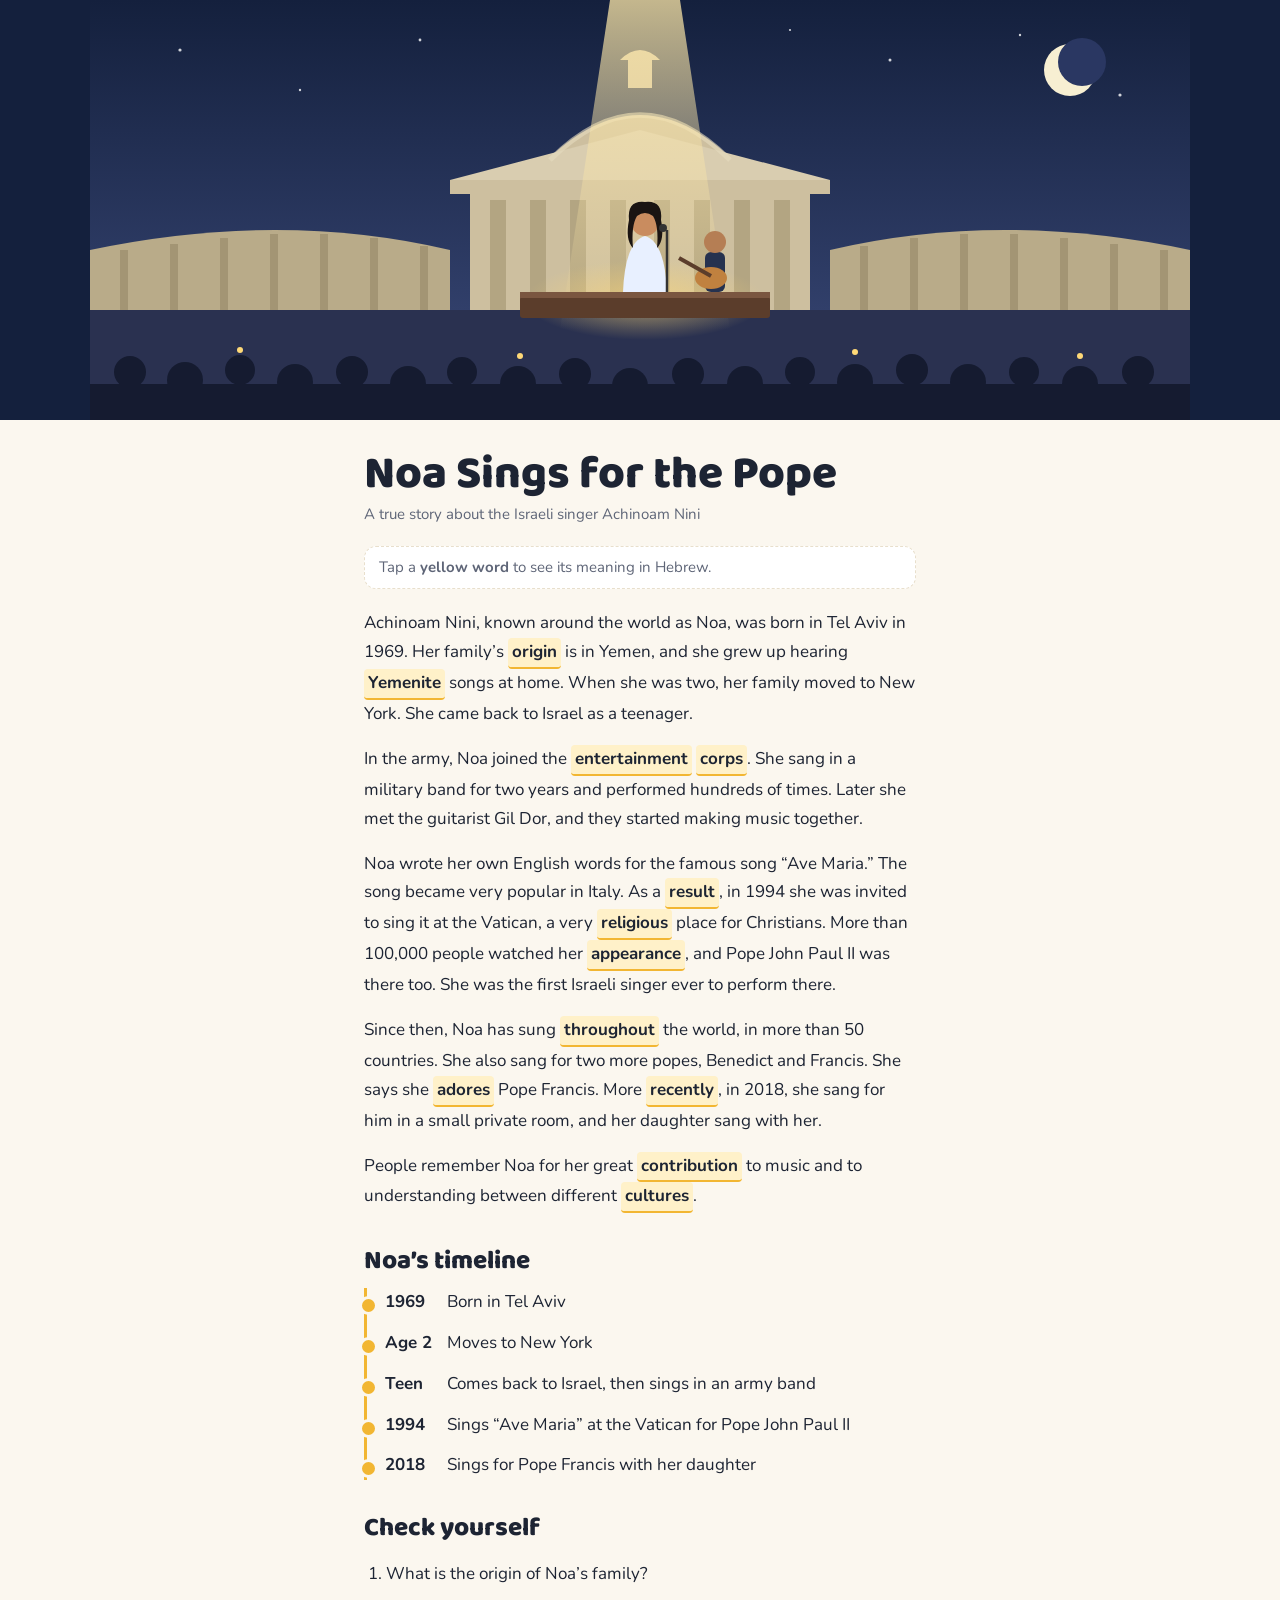
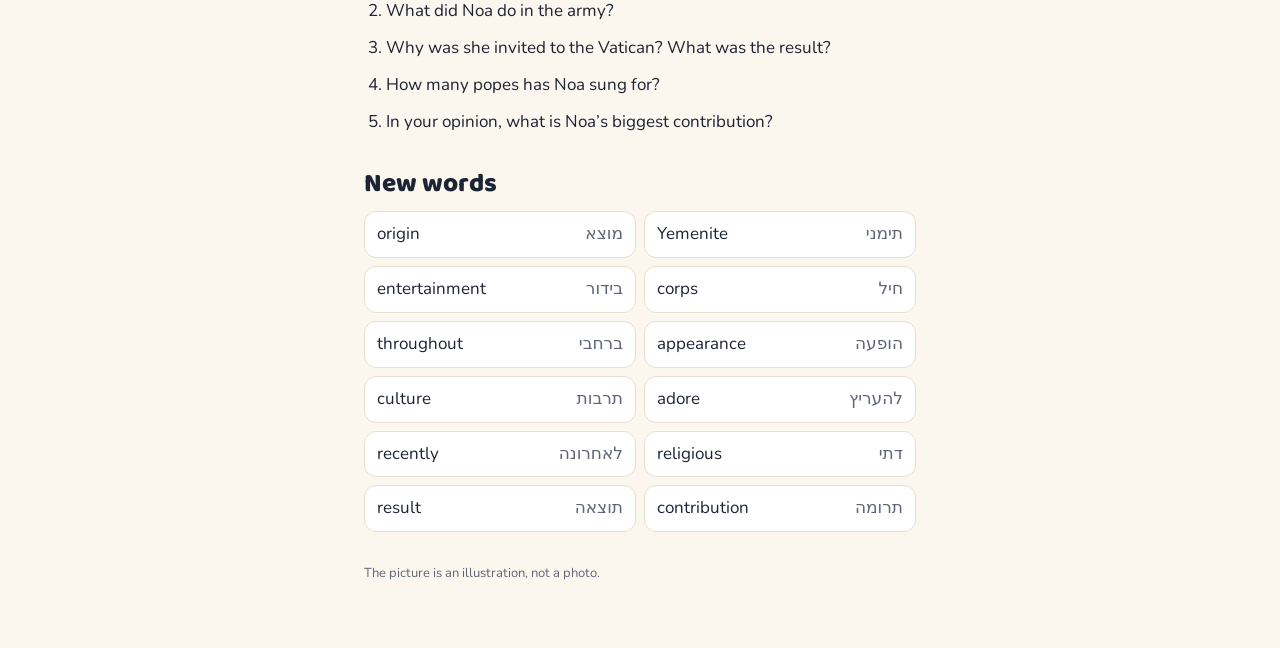
==== noa-pope/index.html @ c6ec549d "Add Noa Sings for the Pope reading Co-Authored-By: Claude Opus 5.5 <noreply@anthropic.com> Claude-Se" ====
<!DOCTYPE html>
<html lang="en">
<head>
<meta charset="utf-8">
<meta name="viewport" content="width=device-width,initial-scale=1">
<title>Noa Sings for the Pope</title>
<link href="https://fonts.googleapis.com/css2?family=Baloo+2:wght@600;800&family=Nunito:wght@400;700&display=swap" rel="stylesheet">
<style>
/* VOICE: warm reading page for a young learner; calm, clear, story-first
   IDEA: a story card from a reader book, with the new words glowing like stage lights
   PICTURE: an evening stage in a great square — dome, columns, crowd, a singer in a spotlight
   COLOUR and TYPE: night blue, golden light, warm stone; Baloo 2 titles + Nunito body
   LAYOUT: picture band on top, story column under 680px, word chips that show Hebrew on tap, timeline, glossary */
:root{color-scheme:light dark;--bg:light-dark(#fbf7ef,#121a2b);--card:light-dark(#ffffff,#1a2540);--ink:light-dark(#1d2433,#eef1f7);--soft:light-dark(#5e6577,#aab3c7);--line:light-dark(#e8dfcc,#2b3858);--gold:#f2b632;--hi:light-dark(#fff1c9,#3a3420)}
:root[data-theme=light]{color-scheme:light}:root[data-theme=dark]{color-scheme:dark}
*{box-sizing:border-box;min-width:0}
body{margin:0;background:var(--bg);color:var(--ink);font:17px/1.7 Nunito,system-ui,sans-serif;overflow-x:clip}
.hero{background:#14203d;padding:0}
.hero svg{display:block;width:100%;max-width:1100px;margin:0 auto;height:auto}
main{max-width:680px;margin:0 auto;padding:24px max(5vw,16px) 48px}
h1{font:800 clamp(32px,7vw,46px)/1.05 "Baloo 2",system-ui,sans-serif;margin:6px 0 4px;text-wrap:balance}
.by{color:var(--soft);margin:0 0 18px;font-size:15px}
.tip{background:var(--card);border:1px dashed var(--line);border-radius:12px;padding:8px 14px;font-size:15px;color:var(--soft);margin-bottom:20px}
p{margin:0 0 16px}
.w{background:var(--hi);border:0;border-bottom:2px solid var(--gold);border-radius:4px;padding:0 4px;font:inherit;font-weight:700;color:inherit;cursor:pointer;position:relative}
.w:focus-visible{outline:3px solid var(--gold);outline-offset:2px}
.w.open::after{content:attr(data-he);position:absolute;left:50%;bottom:calc(100% + 6px);transform:translateX(-50%);background:#1d2433;color:#fff;font-weight:700;padding:3px 10px;border-radius:8px;white-space:nowrap;font-size:16px;direction:rtl;z-index:2}
h2{font:800 26px/1.1 "Baloo 2",system-ui,sans-serif;margin:34px 0 12px}
.tl{list-style:none;padding:0;margin:0;border-left:3px solid var(--gold);padding-left:18px}
.tl li{position:relative;margin-bottom:12px}
.tl li::before{content:"";position:absolute;left:-26px;top:8px;width:13px;height:13px;border-radius:50%;background:var(--gold);border:3px solid var(--bg)}
.tl b{display:inline-block;min-width:3.4em;white-space:nowrap}
.gl{display:grid;grid-template-columns:repeat(auto-fill,minmax(180px,1fr));gap:8px}
.gl div{background:var(--card);border:1px solid var(--line);border-radius:12px;padding:8px 12px;display:flex;justify-content:space-between;gap:8px}
.gl span:last-child{direction:rtl;color:var(--soft)}
ol.qs{padding-left:22px}ol.qs li{margin-bottom:8px}
.note{font-size:13px;color:var(--soft);margin-top:30px}
</style>
</head>
<body>
<div class="hero">
<svg viewBox="0 0 1100 420" role="img" aria-label="Illustration: a singer on an evening stage in a great square, with a large dome behind and a crowd in front">
<defs>
<linearGradient id="sky" x1="0" y1="0" x2="0" y2="1"><stop offset="0" stop-color="#14203d"/><stop offset="1" stop-color="#3b4a7a"/></linearGradient>
<linearGradient id="beam" x1="0" y1="0" x2="0" y2="1"><stop offset="0" stop-color="#ffe9a8" stop-opacity=".75"/><stop offset="1" stop-color="#ffe9a8" stop-opacity="0"/></linearGradient>
<radialGradient id="glow" cx=".5" cy=".5" r=".5"><stop offset="0" stop-color="#ffd977" stop-opacity=".6"/><stop offset="1" stop-color="#ffd977" stop-opacity="0"/></radialGradient>
</defs>
<rect width="1100" height="420" fill="url(#sky)"/>
<g fill="#fff" opacity=".8"><circle cx="90" cy="50" r="1.6"/><circle cx="210" cy="90" r="1.2"/><circle cx="330" cy="40" r="1.4"/><circle cx="800" cy="60" r="1.5"/><circle cx="930" cy="35" r="1.2"/><circle cx="1030" cy="95" r="1.6"/><circle cx="700" cy="30" r="1.1"/></g>
<circle cx="980" cy="70" r="26" fill="#f7efd2"/><circle cx="992" cy="62" r="24" fill="#2a3762"/>
<!-- basilica -->
<g fill="#cdbf9f">
<rect x="380" y="190" width="340" height="120"/>
<path d="M430 190 Q550 40 670 190Z"/>
<rect x="538" y="58" width="24" height="30"/>
<path d="M530 60 Q550 40 570 60Z"/>
<rect x="360" y="180" width="380" height="14"/>
<path d="M360 180 L550 130 L740 180Z" fill="#d9cdb0"/>
</g>
<g fill="#b3a582">
<rect x="400" y="200" width="16" height="110"/><rect x="440" y="200" width="16" height="110"/><rect x="480" y="200" width="16" height="110"/><rect x="520" y="200" width="16" height="110"/><rect x="564" y="200" width="16" height="110"/><rect x="604" y="200" width="16" height="110"/><rect x="644" y="200" width="16" height="110"/><rect x="684" y="200" width="16" height="110"/>
</g>
<path d="M460 160 Q550 70 640 160" fill="none" stroke="#e7dcc0" stroke-width="5" opacity=".6"/>
<!-- colonnades -->
<g fill="#b9ab89"><path d="M0 250 Q190 210 360 250 V320 H0Z"/><path d="M740 250 Q910 210 1100 250 V320 H740Z"/></g>
<g fill="#9a8c6c" opacity=".7">
<rect x="30" y="250" width="8" height="70"/><rect x="80" y="244" width="8" height="76"/><rect x="130" y="238" width="8" height="82"/><rect x="180" y="234" width="8" height="86"/><rect x="230" y="234" width="8" height="86"/><rect x="280" y="238" width="8" height="82"/><rect x="330" y="246" width="8" height="74"/>
<rect x="770" y="246" width="8" height="74"/><rect x="820" y="238" width="8" height="82"/><rect x="870" y="234" width="8" height="86"/><rect x="920" y="234" width="8" height="86"/><rect x="970" y="238" width="8" height="82"/><rect x="1020" y="244" width="8" height="76"/><rect x="1070" y="250" width="8" height="70"/>
</g>
<!-- square -->
<rect y="310" width="1100" height="110" fill="#2a3150"/>
<!-- spotlight -->
<path d="M520 0 L590 0 L640 330 L470 330Z" fill="url(#beam)"/>
<ellipse cx="555" cy="300" rx="120" ry="40" fill="url(#glow)"/>
<!-- stage -->
<rect x="430" y="296" width="250" height="22" rx="3" fill="#5b3d2b"/>
<rect x="430" y="292" width="250" height="6" fill="#7a5640"/>
<!-- singer -->
<g transform="translate(555 222)">
<path d="M-22 70 Q-20 20 0 14 Q20 20 22 70Z" fill="#e8f0ff"/>
<circle cx="0" cy="0" r="14" fill="#c98c5f"/>
<path d="M-16 -2 Q-18 -22 0 -20 Q18 -22 16 -2 Q20 18 12 26 Q14 4 8 -6 Q0 -12 -8 -6 Q-14 4 -12 26 Q-20 18 -16 -2Z" fill="#1a1412"/>
<line x1="22" y1="70" x2="22" y2="8" stroke="#333" stroke-width="2.5"/>
<circle cx="18" cy="6" r="4" fill="#333"/>
</g>
<!-- guitarist -->
<g transform="translate(625 246)">
<rect x="-10" y="6" width="20" height="40" rx="6" fill="#26324f"/>
<circle cx="0" cy="-4" r="11" fill="#b57e54"/>
<ellipse cx="-4" cy="32" rx="16" ry="11" fill="#c0813f"/>
<line x1="-4" y1="30" x2="-36" y2="12" stroke="#5b3d2b" stroke-width="4"/>
</g>
<!-- crowd -->
<g fill="#151b30">
<circle cx="40" cy="372" r="16"/><circle cx="95" cy="380" r="18"/><circle cx="150" cy="370" r="15"/><circle cx="205" cy="382" r="18"/><circle cx="262" cy="372" r="16"/><circle cx="318" cy="384" r="18"/><circle cx="372" cy="372" r="15"/><circle cx="428" cy="384" r="18"/><circle cx="485" cy="374" r="16"/><circle cx="540" cy="386" r="18"/><circle cx="598" cy="374" r="16"/><circle cx="655" cy="384" r="18"/><circle cx="710" cy="372" r="15"/><circle cx="765" cy="382" r="18"/><circle cx="822" cy="370" r="16"/><circle cx="878" cy="382" r="18"/><circle cx="934" cy="372" r="15"/><circle cx="990" cy="384" r="18"/><circle cx="1048" cy="372" r="16"/>
<rect y="384" width="1100" height="40"/>
</g>
<g fill="#ffd977"><circle cx="150" cy="350" r="3"/><circle cx="430" cy="356" r="3"/><circle cx="765" cy="352" r="3"/><circle cx="990" cy="356" r="3"/></g>
</svg>
</div>

<main>
<h1>Noa Sings for the Pope</h1>
<p class="by">A true story about the Israeli singer Achinoam Nini</p>
<div class="tip">Tap a <b>yellow word</b> to see its meaning in Hebrew.</div>

<p>Achinoam Nini, known around the world as Noa, was born in Tel Aviv in 1969. Her family’s <button class="w" data-he="מוצא">origin</button> is in Yemen, and she grew up hearing <button class="w" data-he="תימני">Yemenite</button> songs at home. When she was two, her family moved to New York. She came back to Israel as a teenager.</p>

<p>In the army, Noa joined the <button class="w" data-he="בידור">entertainment</button> <button class="w" data-he="חיל">corps</button>. She sang in a military band for two years and performed hundreds of times. Later she met the guitarist Gil Dor, and they started making music together.</p>

<p>Noa wrote her own English words for the famous song “Ave Maria.” The song became very popular in Italy. As a <button class="w" data-he="תוצאה">result</button>, in 1994 she was invited to sing it at the Vatican, a very <button class="w" data-he="דתי">religious</button> place for Christians. More than 100,000 people watched her <button class="w" data-he="הופעה">appearance</button>, and Pope John Paul II was there too. She was the first Israeli singer ever to perform there.</p>

<p>Since then, Noa has sung <button class="w" data-he="ברחבי">throughout</button> the world, in more than 50 countries. She also sang for two more popes, Benedict and Francis. She says she <button class="w" data-he="להעריץ">adores</button> Pope Francis. More <button class="w" data-he="לאחרונה">recently</button>, in 2018, she sang for him in a small private room, and her daughter sang with her.</p>

<p>People remember Noa for her great <button class="w" data-he="תרומה">contribution</button> to music and to understanding between different <button class="w" data-he="תרבויות">cultures</button>.</p>

<h2>Noa’s timeline</h2>
<ul class="tl">
<li><b>1969</b> Born in Tel Aviv</li>
<li><b>Age 2</b> Moves to New York</li>
<li><b>Teen</b> Comes back to Israel, then sings in an army band</li>
<li><b>1994</b> Sings “Ave Maria” at the Vatican for Pope John Paul II</li>
<li><b>2018</b> Sings for Pope Francis with her daughter</li>
</ul>

<h2>Check yourself</h2>
<ol class="qs">
<li>What is the origin of Noa’s family?</li>
<li>What did Noa do in the army?</li>
<li>Why was she invited to the Vatican? What was the result?</li>
<li>How many popes has Noa sung for?</li>
<li>In your opinion, what is Noa’s biggest contribution?</li>
</ol>

<h2>New words</h2>
<div class="gl">
<div><span>origin</span><span>מוצא</span></div>
<div><span>Yemenite</span><span>תימני</span></div>
<div><span>entertainment</span><span>בידור</span></div>
<div><span>corps</span><span>חיל</span></div>
<div><span>throughout</span><span>ברחבי</span></div>
<div><span>appearance</span><span>הופעה</span></div>
<div><span>culture</span><span>תרבות</span></div>
<div><span>adore</span><span>להעריץ</span></div>
<div><span>recently</span><span>לאחרונה</span></div>
<div><span>religious</span><span>דתי</span></div>
<div><span>result</span><span>תוצאה</span></div>
<div><span>contribution</span><span>תרומה</span></div>
</div>
<p class="note">The picture is an illustration, not a photo.</p>
</main>
<script>
{
document.querySelectorAll('.w').forEach(b=>b.addEventListener('click',()=>{
  const was=b.classList.contains('open');
  document.querySelectorAll('.w.open').forEach(x=>x.classList.remove('open'));
  if(!was)b.classList.add('open');
}));
}
</script>
</body>
</html>
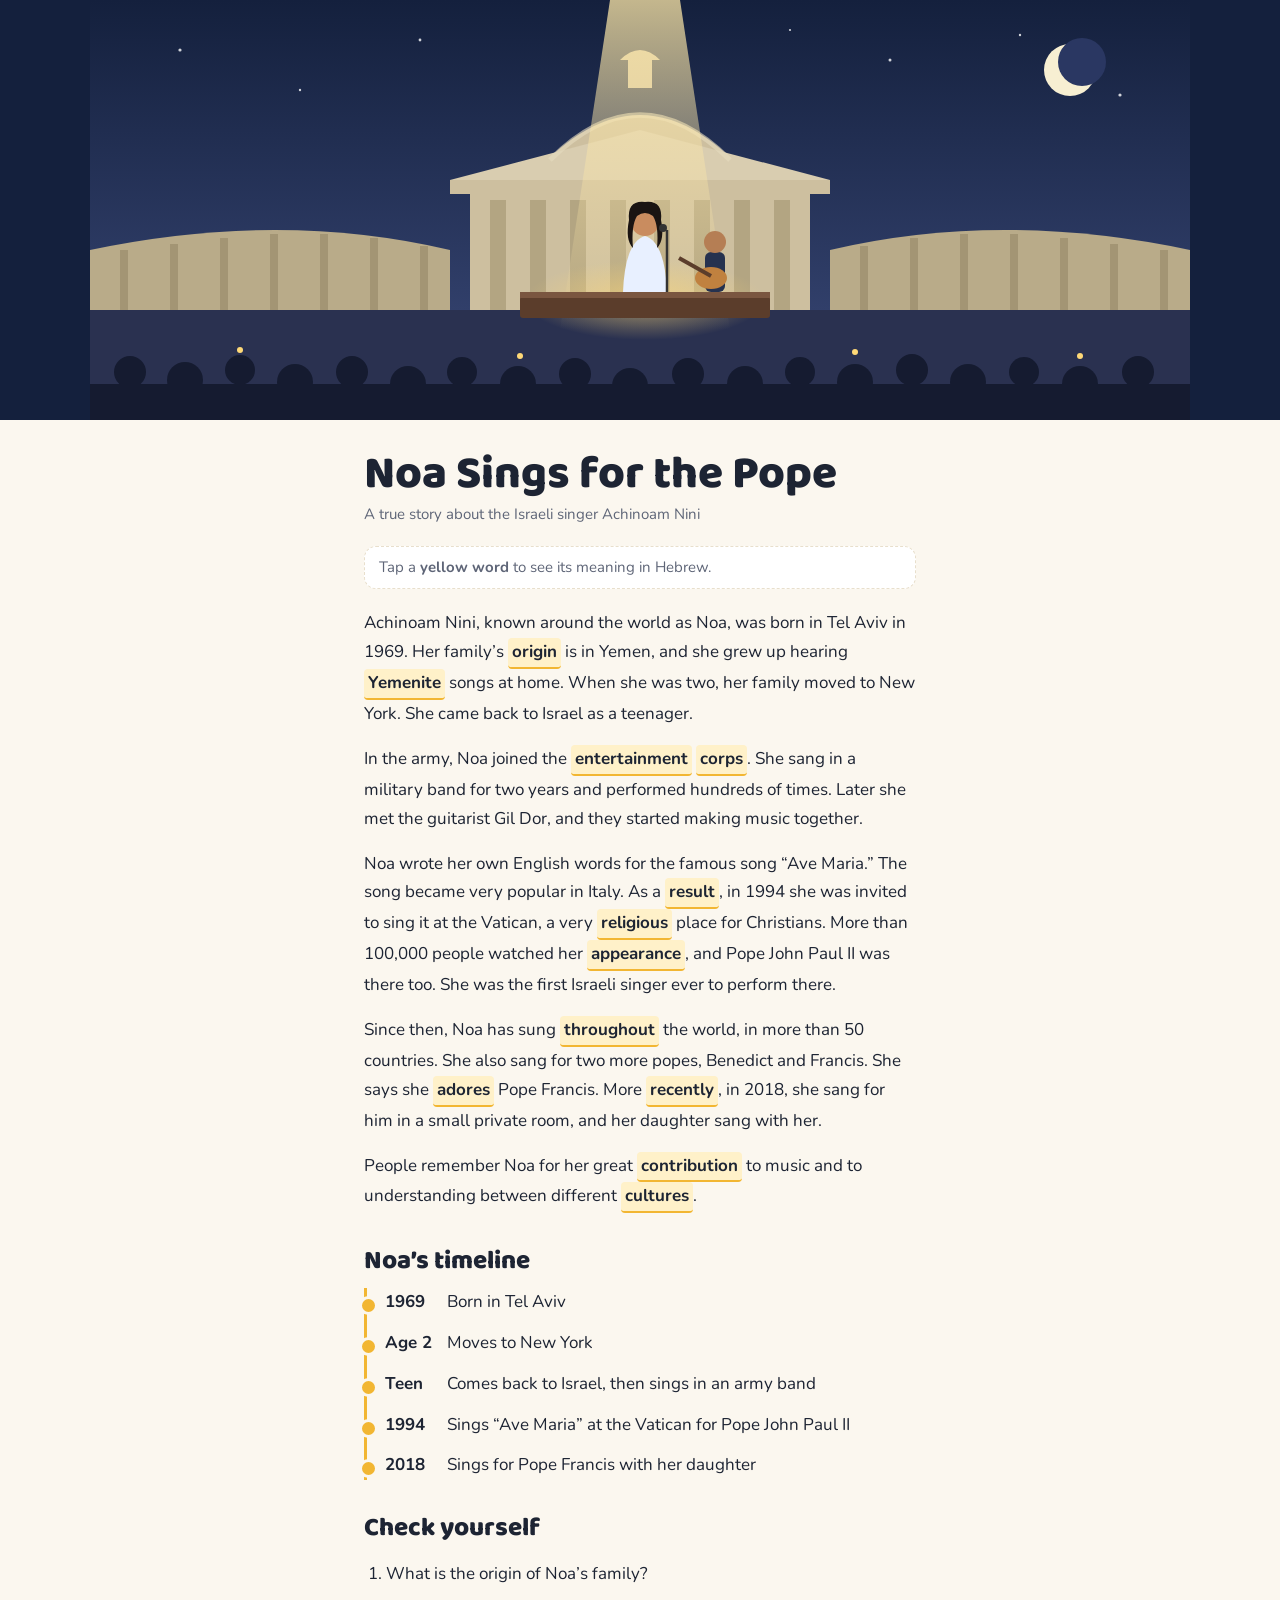
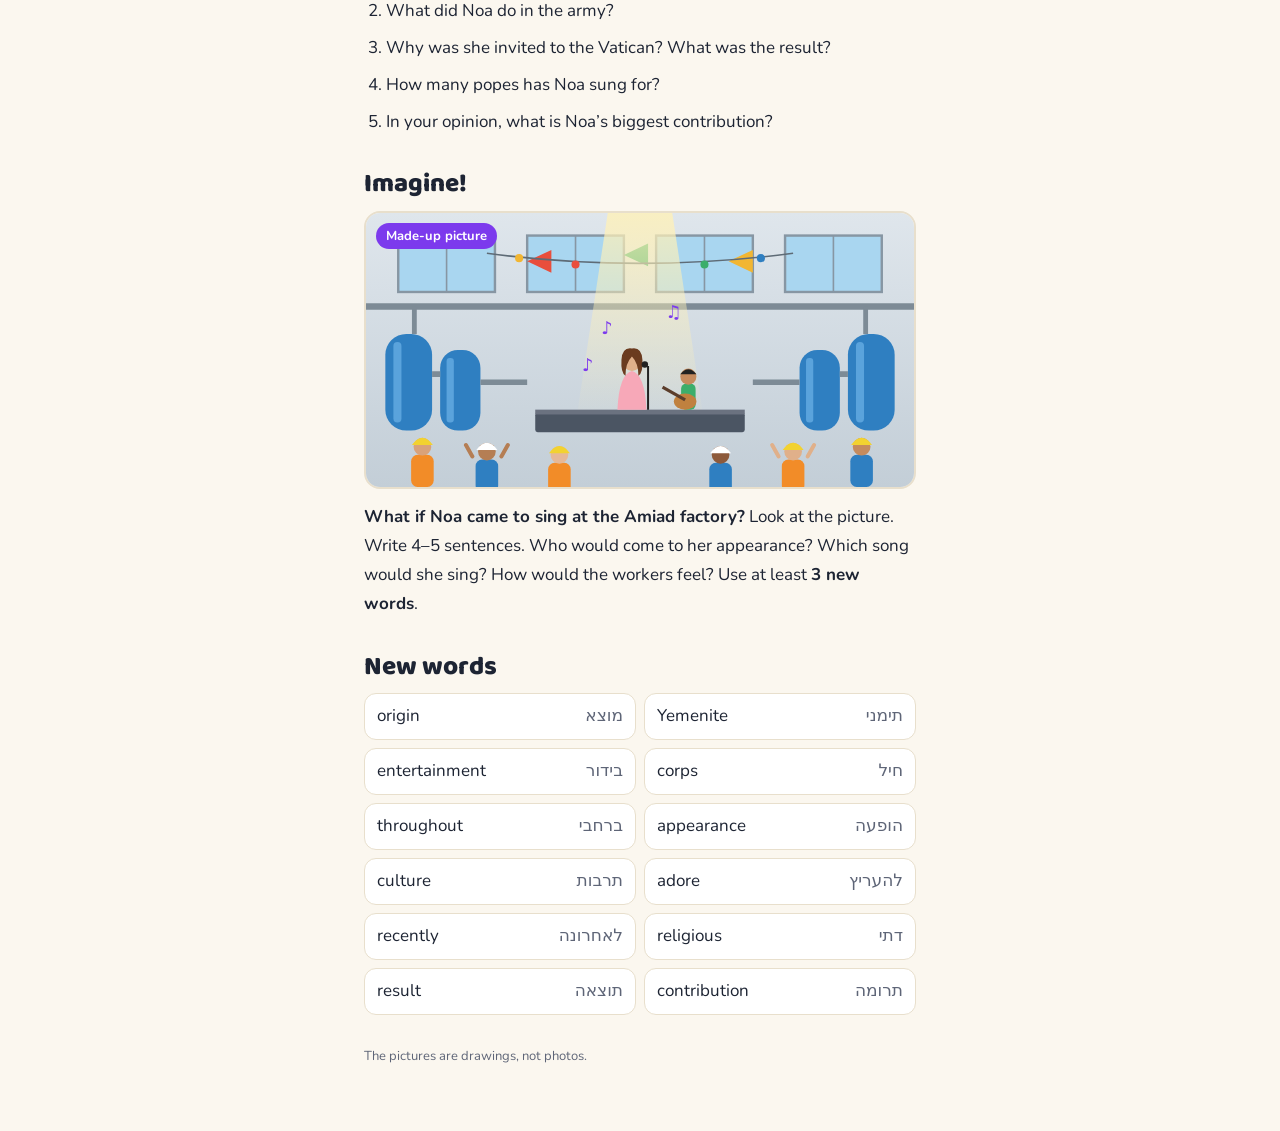
==== commit 6c130ba4: "Add Imagine! section to Noa reading Co-Authored-By: Claude Opus 5.5 <noreply@anthropic.com> Claude-S" ====
--- a/noa-pope/index.html
+++ b/noa-pope/index.html
@@ -34,6 +34,9 @@
 .gl div{background:var(--card);border:1px solid var(--line);border-radius:12px;padding:8px 12px;display:flex;justify-content:space-between;gap:8px}
 .gl span:last-child{direction:rtl;color:var(--soft)}
 ol.qs{padding-left:22px}ol.qs li{margin-bottom:8px}
+.imagine{position:relative;border-radius:16px;overflow:hidden;border:2px solid var(--line);margin-bottom:14px}
+.imagine svg{display:block;width:100%;height:auto}
+.tag{position:absolute;top:10px;left:10px;background:#7c3aed;color:#fff;font-size:13px;font-weight:700;padding:2px 10px;border-radius:999px}
 .note{font-size:13px;color:var(--soft);margin-top:30px}
 </style>
 </head>
@@ -132,6 +135,44 @@
 <li>In your opinion, what is Noa’s biggest contribution?</li>
 </ol>
 
+<h2>Imagine!</h2>
+<div class="imagine">
+<svg viewBox="0 0 680 340" role="img" aria-label="Made-up drawing: a concert stage set up between big blue machines inside a factory, with workers in hard hats clapping">
+<defs><linearGradient id="fw" x1="0" y1="0" x2="0" y2="1"><stop offset="0" stop-color="#dfe6ec"/><stop offset="1" stop-color="#c3ced7"/></linearGradient>
+<linearGradient id="sp" x1="0" y1="0" x2="0" y2="1"><stop offset="0" stop-color="#fff1b8" stop-opacity=".8"/><stop offset="1" stop-color="#fff1b8" stop-opacity="0"/></linearGradient></defs>
+<rect width="680" height="340" fill="url(#fw)"/>
+<g fill="#a9d6f0" stroke="#8796a3" stroke-width="3"><rect x="40" y="28" width="120" height="70"/><rect x="200" y="28" width="120" height="70"/><rect x="360" y="28" width="120" height="70"/><rect x="520" y="28" width="120" height="70"/></g>
+<g stroke="#8796a3" stroke-width="2"><line x1="100" y1="28" x2="100" y2="98"/><line x1="260" y1="28" x2="260" y2="98"/><line x1="420" y1="28" x2="420" y2="98"/><line x1="580" y1="28" x2="580" y2="98"/></g>
+<path d="M0 116 H680" stroke="#7d8b96" stroke-width="8"/>
+<path d="M60 116 V150 M620 116 V150" stroke="#7d8b96" stroke-width="6"/>
+<g>
+<rect x="24" y="150" width="58" height="120" rx="26" fill="#2f7fc1"/><rect x="34" y="160" width="10" height="100" rx="5" fill="#5aa3dc"/>
+<rect x="92" y="170" width="50" height="100" rx="22" fill="#2f7fc1"/><rect x="100" y="180" width="9" height="80" rx="4" fill="#5aa3dc"/>
+<rect x="598" y="150" width="58" height="120" rx="26" fill="#2f7fc1"/><rect x="608" y="160" width="10" height="100" rx="5" fill="#5aa3dc"/>
+<rect x="538" y="170" width="50" height="100" rx="22" fill="#2f7fc1"/><rect x="546" y="180" width="9" height="80" rx="4" fill="#5aa3dc"/>
+<path d="M82 200 H92 M142 210 H200 M480 210 H538 M588 200 H598" stroke="#7d8b96" stroke-width="7"/>
+</g>
+<g fill="#e94e3c"><path d="M200 60 l30 -14 v28z"/><path d="M450 60 l30 -14 v28z" fill="#f2b632"/><path d="M320 52 l30 -14 v28z" fill="#3cae6b"/></g>
+<path d="M150 50 Q340 75 530 50" fill="none" stroke="#5e6b76" stroke-width="2"/>
+<g><circle cx="190" cy="56" r="5" fill="#f2b632"/><circle cx="260" cy="64" r="5" fill="#e94e3c"/><circle cx="420" cy="64" r="5" fill="#3cae6b"/><circle cx="490" cy="56" r="5" fill="#2f7fc1"/></g>
+<path d="M300 0 L380 0 L420 262 L260 262Z" fill="url(#sp)"/>
+<rect x="210" y="248" width="260" height="24" rx="3" fill="#4b5563"/><rect x="210" y="244" width="260" height="6" fill="#6b7280"/>
+<g transform="translate(330 184)"><path d="M-18 60 Q-16 16 0 12 Q16 16 18 60Z" fill="#f7a8b8"/><circle cx="0" cy="0" r="12" fill="#e0b08a"/><path d="M-13 -2 Q-12 -18 0 -16 Q12 -18 13 -2 Q14 14 8 18 Q8 2 0 -6 Q-8 2 -8 18 Q-14 14 -13 -2Z" fill="#6b3b1f"/><line x1="20" y1="60" x2="20" y2="6" stroke="#222" stroke-width="2.5"/><circle cx="16" cy="4" r="4" fill="#222"/></g>
+<g transform="translate(400 206)"><rect x="-9" y="6" width="18" height="32" rx="6" fill="#3cae6b"/><circle cx="0" cy="-3" r="10" fill="#c58b5e"/><path d="M-10 -6 Q0 -18 10 -6Z" fill="#222"/><ellipse cx="-4" cy="28" rx="14" ry="10" fill="#c0813f"/><line x1="-4" y1="26" x2="-32" y2="10" stroke="#5b3d2b" stroke-width="4"/></g>
+<g>
+<g transform="translate(70 300)"><rect x="-14" y="0" width="28" height="40" rx="8" fill="#f28c28"/><circle cx="0" cy="-10" r="11" fill="#d9a27a"/><path d="M-13 -12 Q0 -30 13 -12Z" fill="#f2d230"/></g>
+<g transform="translate(150 306)"><rect x="-14" y="0" width="28" height="40" rx="8" fill="#2f7fc1"/><circle cx="0" cy="-10" r="11" fill="#b57e54"/><path d="M-13 -12 Q0 -30 13 -12Z" fill="#fff"/><path d="M-18 -4 l-8 -14 M18 -4 l8 -14" stroke="#b57e54" stroke-width="5" stroke-linecap="round"/></g>
+<g transform="translate(240 310)"><rect x="-14" y="0" width="28" height="40" rx="8" fill="#f28c28"/><circle cx="0" cy="-10" r="11" fill="#e6b896"/><path d="M-13 -12 Q0 -30 13 -12Z" fill="#f2d230"/></g>
+<g transform="translate(440 310)"><rect x="-14" y="0" width="28" height="40" rx="8" fill="#2f7fc1"/><circle cx="0" cy="-10" r="11" fill="#8d5a3b"/><path d="M-13 -12 Q0 -30 13 -12Z" fill="#fff"/></g>
+<g transform="translate(530 306)"><rect x="-14" y="0" width="28" height="40" rx="8" fill="#f28c28"/><circle cx="0" cy="-10" r="11" fill="#e0b08a"/><path d="M-13 -12 Q0 -30 13 -12Z" fill="#f2d230"/><path d="M-18 -4 l-8 -14 M18 -4 l8 -14" stroke="#e0b08a" stroke-width="5" stroke-linecap="round"/></g>
+<g transform="translate(615 300)"><rect x="-14" y="0" width="28" height="40" rx="8" fill="#2f7fc1"/><circle cx="0" cy="-10" r="11" fill="#c58b5e"/><path d="M-13 -12 Q0 -30 13 -12Z" fill="#f2d230"/></g>
+</g>
+<g fill="#7c3aed" font-family="Baloo 2,sans-serif" font-weight="800" font-size="22"><text x="292" y="150">♪</text><text x="372" y="130">♫</text><text x="268" y="196">♪</text></g>
+</svg>
+<span class="tag">Made-up picture</span>
+</div>
+<p><b>What if Noa came to sing at the Amiad factory?</b> Look at the picture. Write 4–5 sentences. Who would come to her appearance? Which song would she sing? How would the workers feel? Use at least <b>3 new words</b>.</p>
+
 <h2>New words</h2>
 <div class="gl">
 <div><span>origin</span><span>מוצא</span></div>
@@ -147,7 +188,7 @@
 <div><span>result</span><span>תוצאה</span></div>
 <div><span>contribution</span><span>תרומה</span></div>
 </div>
-<p class="note">The picture is an illustration, not a photo.</p>
+<p class="note">The pictures are drawings, not photos.</p>
 </main>
 <script>
 {
